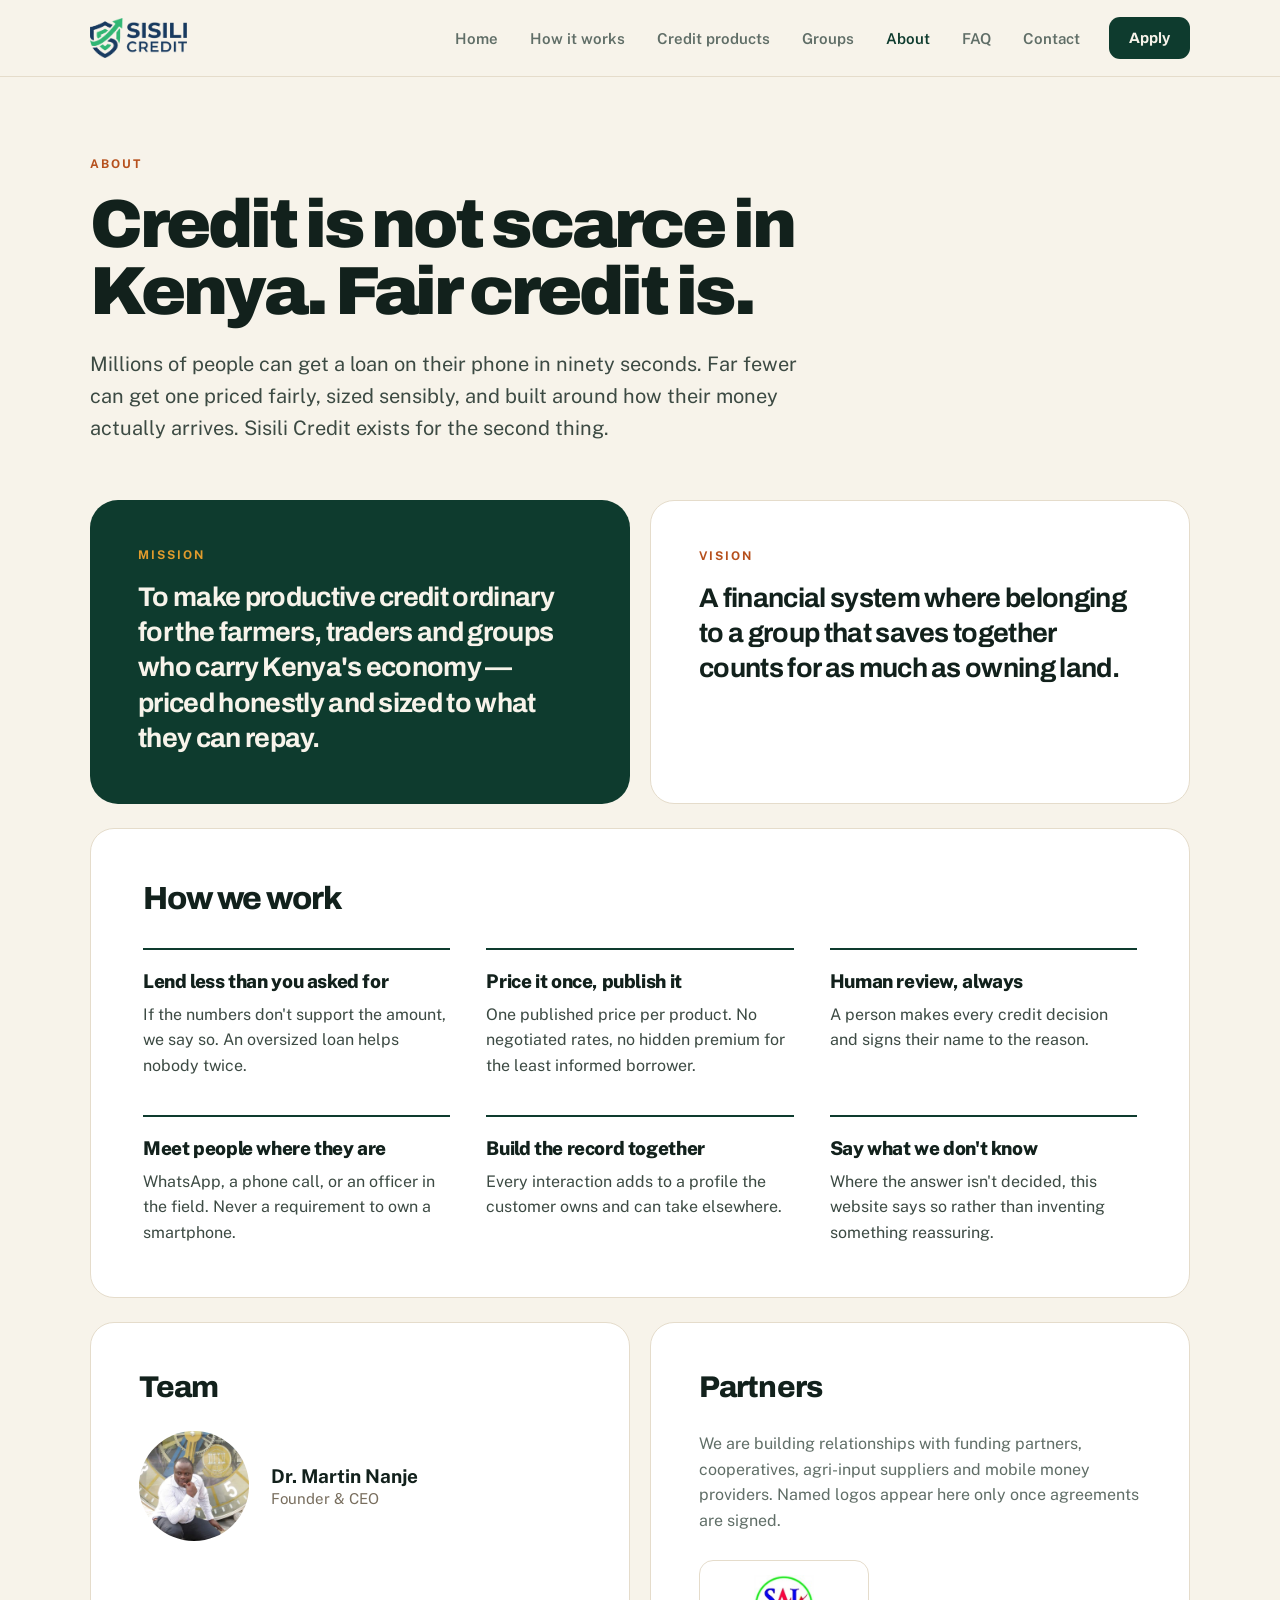
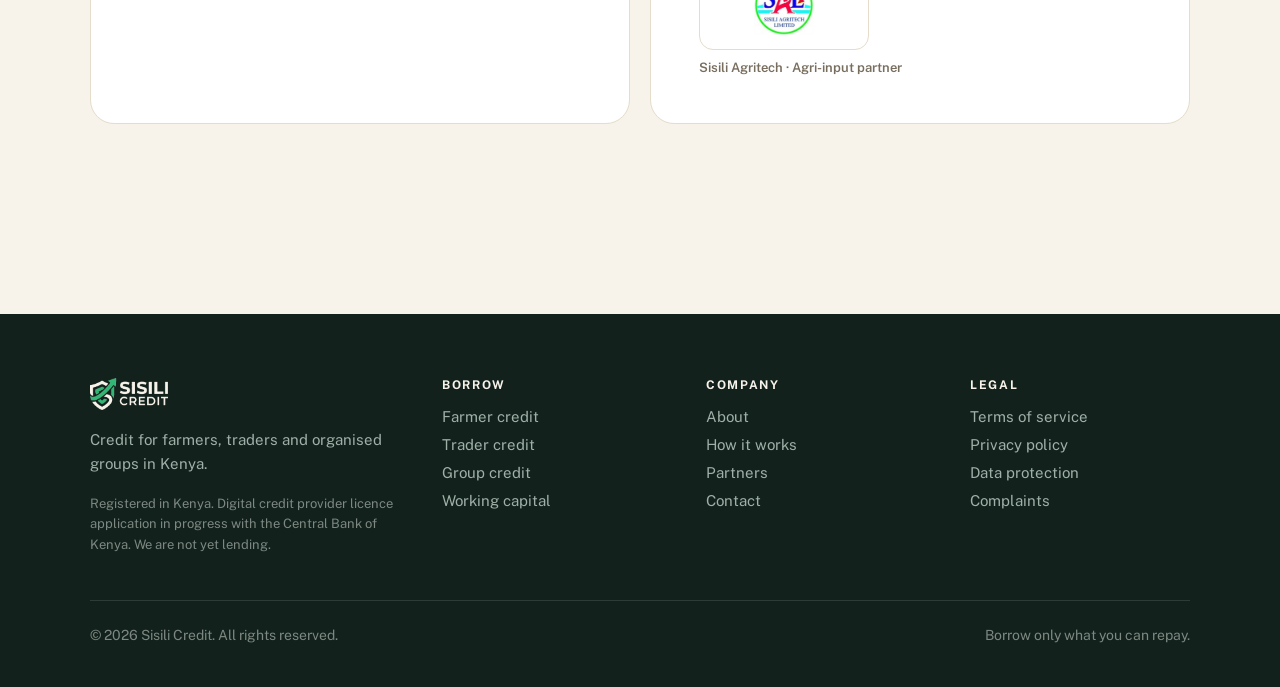
==== about.html @ 725e23df "Initial commit of Sisili Credit website Co-Authored-By: Claude Sonnet 5 <noreply@anthropic.com>" ====
<!DOCTYPE html>
<html lang="en">
<head>
<meta charset="utf-8">
<meta name="viewport" content="width=device-width, initial-scale=1">
<title>About — Sisili Credit</title>
<meta name="description" content="Credit is not scarce in Kenya. Fair credit is. Sisili Credit exists to make productive credit ordinary for farmers, traders and groups.">
<link rel="icon" type="image/png" href="assets/img/favicon.png">
<link rel="preconnect" href="https://fonts.googleapis.com">
<link rel="preconnect" href="https://fonts.gstatic.com" crossorigin>
<link href="https://fonts.googleapis.com/css2?family=Archivo:wght@400;500;600;700;800;900&family=Public+Sans:wght@300;400;500;600;700&display=swap" rel="stylesheet">
<link rel="stylesheet" href="assets/css/style.css">
</head>
<body>
<a class="skip-link" href="#main">Skip to content</a>

<header class="site-nav">
  <div class="wrap">
    <a class="brand" href="index.html">
      <img src="assets/img/logo-nav.png" alt="Sisili Credit" style="height:40px; width:auto;" width="480" height="197" decoding="async">
    </a>
    <div style="display:flex; align-items:center; gap:6px;">
      <nav class="nav-links" data-nav-links>
        <a class="nav-link" href="index.html">Home</a>
        <a class="nav-link" href="how-it-works.html">How it works</a>
        <a class="nav-link" href="products.html">Credit products</a>
        <a class="nav-link" href="groups.html">Groups</a>
        <a class="nav-link is-active" href="about.html">About</a>
        <a class="nav-link" href="faq.html">FAQ</a>
        <a class="nav-link" href="contact.html">Contact</a>
      </nav>
      <a class="nav-apply" href="contact.html">Apply</a>
      <button class="nav-toggle" data-nav-toggle aria-label="Toggle menu" aria-expanded="false"><span></span><span></span><span></span></button>
    </div>
  </div>
</header>

<main id="main">
  <div class="page-head" style="padding-bottom:80px;">
    <div class="eyebrow">About</div>
    <h1 style="max-width:17ch;">Credit is not scarce in Kenya. Fair credit is.</h1>
    <p class="lede" style="max-width:60ch; margin-bottom:56px;">Millions of people can get a loan on their phone in ninety seconds. Far fewer can get one priced fairly, sized sensibly, and built around how their money actually arrives. Sisili Credit exists for the second thing.</p>

    <div class="grid-2" style="display:grid; grid-template-columns:1fr 1fr; gap:20px; margin-bottom:24px;">
      <div class="feature-band" style="background:#0E3B2E; border-radius:28px; padding:48px; color:#F7F3EA;">
        <div class="eyebrow on-dark" style="font-size:12px; letter-spacing:0.16em; margin-bottom:18px;">Mission</div>
        <p style="font-family:'Archivo',sans-serif; font-weight:700; font-size:27px; line-height:1.3; letter-spacing:-0.025em; margin:0;">To make productive credit ordinary for the farmers, traders and groups who carry Kenya's economy — priced honestly and sized to what they can repay.</p>
      </div>
      <div class="card" style="padding:48px;">
        <div class="eyebrow" style="font-size:12px; letter-spacing:0.16em; margin-bottom:18px;">Vision</div>
        <p style="font-family:'Archivo',sans-serif; font-weight:700; font-size:27px; line-height:1.3; letter-spacing:-0.025em; margin:0;">A financial system where belonging to a group that saves together counts for as much as owning land.</p>
      </div>
    </div>

    <div class="card" style="padding:52px; margin-bottom:24px;">
      <h2 style="font-weight:800; font-size:32px; letter-spacing:-0.035em; margin:0 0 32px;">How we work</h2>
      <div class="grid-3 m-2col m-compact" style="display:grid; grid-template-columns:repeat(3,1fr); gap:36px;">
        <div style="border-top:2px solid #0E3B2E; padding-top:20px;">
          <div style="font-weight:800; font-size:19px; letter-spacing:-0.02em; margin-bottom:10px;">Lend less than you asked for</div>
          <div style="font-size:16px; color:#3C4A43; line-height:1.6;">If the numbers don't support the amount, we say so. An oversized loan helps nobody twice.</div>
        </div>
        <div style="border-top:2px solid #0E3B2E; padding-top:20px;">
          <div style="font-weight:800; font-size:19px; letter-spacing:-0.02em; margin-bottom:10px;">Price it once, publish it</div>
          <div style="font-size:16px; color:#3C4A43; line-height:1.6;">One published price per product. No negotiated rates, no hidden premium for the least informed borrower.</div>
        </div>
        <div style="border-top:2px solid #0E3B2E; padding-top:20px;">
          <div style="font-weight:800; font-size:19px; letter-spacing:-0.02em; margin-bottom:10px;">Human review, always</div>
          <div style="font-size:16px; color:#3C4A43; line-height:1.6;">A person makes every credit decision and signs their name to the reason.</div>
        </div>
        <div style="border-top:2px solid #0E3B2E; padding-top:20px;">
          <div style="font-weight:800; font-size:19px; letter-spacing:-0.02em; margin-bottom:10px;">Meet people where they are</div>
          <div style="font-size:16px; color:#3C4A43; line-height:1.6;">WhatsApp, a phone call, or an officer in the field. Never a requirement to own a smartphone.</div>
        </div>
        <div style="border-top:2px solid #0E3B2E; padding-top:20px;">
          <div style="font-weight:800; font-size:19px; letter-spacing:-0.02em; margin-bottom:10px;">Build the record together</div>
          <div style="font-size:16px; color:#3C4A43; line-height:1.6;">Every interaction adds to a profile the customer owns and can take elsewhere.</div>
        </div>
        <div style="border-top:2px solid #0E3B2E; padding-top:20px;">
          <div style="font-weight:800; font-size:19px; letter-spacing:-0.02em; margin-bottom:10px;">Say what we don't know</div>
          <div style="font-size:16px; color:#3C4A43; line-height:1.6;">Where the answer isn't decided, this website says so rather than inventing something reassuring.</div>
        </div>
      </div>
    </div>

    <div class="grid-2" style="display:grid; grid-template-columns:1fr 1fr; gap:20px;">
      <div class="card" style="padding:48px;">
        <div style="display:flex; align-items:baseline; gap:14px; margin-bottom:28px;">
          <h2 style="font-weight:800; font-size:30px; letter-spacing:-0.03em; margin:0;">Team</h2>
        </div>
        <div style="display:flex; align-items:center; gap:22px;">
          <div style="width:110px; height:110px; border-radius:50%; flex-shrink:0; background-image:url('assets/img/CEO.jpg'); background-size:cover; background-position:center 20%; background-repeat:no-repeat;"></div>
          <div>
            <div style="font-weight:700; font-size:19px;">Dr. Martin Nanje</div>
            <div style="font-size:15px; color:#786E5E; margin-top:3px;">Founder & CEO</div>
          </div>
        </div>
      </div>
      <div class="card" id="partners" style="padding:48px; scroll-margin-top:96px;">
        <div style="display:flex; align-items:baseline; gap:14px; margin-bottom:28px;">
          <h2 style="font-weight:800; font-size:30px; letter-spacing:-0.03em; margin:0;">Partners</h2>
        </div>
        <p style="font-size:16px; color:#606E67; line-height:1.6; margin:0 0 26px;">We are building relationships with funding partners, cooperatives, agri-input suppliers and mobile money providers. Named logos appear here only once agreements are signed.</p>
        <div style="display:inline-flex; flex-direction:column; align-items:flex-start; gap:10px;">
          <div style="height:90px; width:170px; border:1px solid #E5DCCB; border-radius:14px; display:flex; align-items:center; justify-content:center; padding:14px; background:#fff;">
            <img src="assets/img/Agritech%20Logo.jpeg" alt="Sisili Agritech" style="max-height:100%; max-width:100%; object-fit:contain;" width="150" height="149" loading="lazy" decoding="async">
          </div>
          <div style="font-size:13px; font-weight:600; color:#786E5E;">Sisili Agritech · Agri-input partner</div>
        </div>
      </div>
    </div>
  </div>
</main>

<footer class="site-footer">
  <div class="wrap" style="padding:64px 40px 44px;">
    <div class="footer-top">
      <div>
        <div class="footer-brand">
          <img src="assets/img/logo-footer.png" alt="Sisili Credit" style="height:32px; width:auto;" width="480" height="197" loading="lazy" decoding="async">
        </div>
        <p style="font-size:15px; line-height:1.6; margin:0 0 18px; max-width:36ch;">Credit for farmers, traders and organised groups in Kenya.</p>
        <p style="font-size:13px; line-height:1.6; margin:0; color:#7D8882;">Registered in Kenya. Digital credit provider licence application in progress with the Central Bank of Kenya. We are not yet lending.</p>
        <div class="footer-actions">
          <a class="footer-action" href="contact.html">Contact us</a>
          <a class="footer-action footer-action--wa" href="https://wa.me/254722391593" target="_blank" rel="noopener noreferrer">WhatsApp</a>
        </div>
      </div>
      <details class="footer-group">
        <summary class="footer-col-title">Borrow</summary>
        <div class="footer-links">
          <a href="products.html">Farmer credit</a>
          <a href="products.html">Trader credit</a>
          <a href="groups.html">Group credit</a>
          <a href="products.html">Working capital</a>
        </div>
      </details>
      <details class="footer-group">
        <summary class="footer-col-title">Company</summary>
        <div class="footer-links">
          <a href="about.html">About</a>
          <a href="how-it-works.html">How it works</a>
          <a href="about.html#partners">Partners</a>
          <a href="contact.html">Contact</a>
        </div>
      </details>
      <details class="footer-group">
        <summary class="footer-col-title">Legal</summary>
        <div class="footer-links">
          <span>Terms of service</span>
          <span>Privacy policy</span>
          <span>Data protection</span>
          <span>Complaints</span>
        </div>
      </details>
    </div>
    <div class="footer-bottom">
      <span>© <span data-year>2026</span> Sisili Credit. All rights reserved.</span>
      <span>Borrow only what you can repay.</span>
    </div>
  </div>
</footer>

<script src="assets/js/main.js"></script>
</body>
</html>
---- assets/css/style.css ----
/* ===== Sisili Credit — Stylesheet ===== */

:root {
  --cream: #F7F3EA;
  --cream-line: #E5DCCB;
  --line-soft: #F0EADD;
  --ink: #12211C;
  --forest: #0E3B2E;
  --forest-2: #0F5C46;
  --forest-3: #124636;
  --forest-4: #0F4031;
  --sage: #B7D3C6;
  --sage-2: #8FC6AE;
  --sage-3: #5E9B84;
  --ochre: #E09B2D;
  --ochre-dark: #CB8A1F;
  --ochre-ink: #2E1F04;
  --ochre-ink-2: #513A0E;
  /* Text tones are tuned to clear WCAG AA (4.5:1) on both the cream page
     background and white cards. The pre-audit values sat at 4.08 / 3.56 / 1.98,
     so each is darkened the minimum needed while holding its hue. */
  --rust: #B6501D;          /* was #C2551F — 4.11:1 */
  --rust-dark: #7C2415;
  --rust-bg: #F7E9E1;
  --text-body: #3C4A43;     /* 8.42:1 — already fine */
  --text-muted: #606E67;    /* was #6B7A72 — 4.08:1 */
  --text-faint: #786E5E;    /* was #8A7F6C — 3.56:1 */
  --text-quiet: #756E60;    /* was #B9AE99 — 1.98:1, effectively unreadable */
  --footer-muted: #7D8882;  /* muted text on the ink footer — 4.54:1 */
  --input-border: #DCD3C1;
  --input-bg: #FDFCF9;
  --dash: #DCD3C1;
  --max: 1180px;
}

* { box-sizing: border-box; }

html { scroll-behavior: smooth; }

body {
  margin: 0;
  background: var(--cream);
  color: var(--ink);
  font-family: 'Public Sans', system-ui, sans-serif;
  -webkit-font-smoothing: antialiased;
}

h1, h2, h3 { font-family: 'Archivo', sans-serif; }

a { color: var(--forest-2); text-decoration: none; }
a:hover { color: var(--rust); }

button { font-family: inherit; }

img { max-width: 100%; display: block; }

.wrap { max-width: var(--max); margin: 0 auto; padding: 0 40px; }

/* ===== Nav ===== */
.site-nav {
  position: sticky;
  top: 0;
  z-index: 50;
  background: rgba(247, 243, 234, 0.94);
  backdrop-filter: blur(10px);
  border-bottom: 1px solid var(--cream-line);
}
.site-nav .wrap {
  height: 76px;
  display: flex;
  align-items: center;
  justify-content: space-between;
  gap: 24px;
}
.brand {
  display: flex;
  align-items: center;
  gap: 10px;
  background: none;
  border: none;
  cursor: pointer;
  padding: 0;
  color: inherit;
}
.brand-name {
  font-family: 'Archivo', sans-serif;
  font-weight: 800;
  font-size: 18px;
  letter-spacing: -0.02em;
  color: var(--ink);
}
.nav-links {
  display: flex;
  align-items: center;
  gap: 6px;
}
.nav-link {
  font-family: 'Public Sans', sans-serif;
  font-size: 15px;
  font-weight: 600;
  background: none;
  border: none;
  cursor: pointer;
  padding: 10px 13px;
  border-radius: 9px;
  color: var(--text-muted);
}
.nav-link:hover { background: #EDE7DA; color: var(--text-muted); }
.nav-link.is-active { color: var(--forest); }
.nav-apply {
  font-family: 'Archivo', sans-serif;
  font-weight: 700;
  font-size: 15px;
  background: var(--forest);
  color: var(--cream);
  border: none;
  border-radius: 11px;
  padding: 13px 20px;
  cursor: pointer;
  margin-left: 10px;
  display: inline-block;
}
.nav-apply:hover { background: var(--forest-2); color: var(--cream); }
.nav-toggle {
  display: none;
  background: none;
  border: none;
  cursor: pointer;
  /* 44x44 minimum touch target (was 40x32). */
  width: 44px;
  height: 44px;
  padding: 0;
  align-items: center;
  justify-content: center;
  flex-direction: column;
  gap: 5px;
}
.nav-toggle span { width: 24px; height: 2px; background: var(--ink); border-radius: 2px; }

/* ===== Buttons ===== */
.btn {
  font-family: 'Archivo', sans-serif;
  font-weight: 700;
  font-size: 17px;
  border-radius: 12px;
  padding: 18px 30px;
  cursor: pointer;
  min-height: 56px;
  display: inline-flex;
  align-items: center;
  gap: 11px;
  border: none;
  text-align: center;
  justify-content: center;
}
.btn-ochre { background: var(--ochre); color: var(--ochre-ink); }
.btn-ochre:hover { background: var(--ochre-dark); color: var(--ochre-ink); }
.btn-forest { background: var(--forest); color: var(--cream); }
.btn-forest:hover { background: var(--forest-2); color: var(--cream); }
.btn-forest-alt:hover { background: var(--ink); }
.btn-outline-light {
  background: transparent;
  color: var(--cream);
  border: 1.5px solid rgba(247, 243, 234, 0.35);
}
.btn-outline-light:hover { background: rgba(247, 243, 234, 0.1); color: var(--cream); }
.btn-outline-dark {
  background: transparent;
  color: var(--forest);
  border: 1.5px solid var(--forest);
  min-height: 48px;
  padding: 14px 24px;
  font-size: 16px;
}
.btn-outline-dark:hover { background: var(--forest); color: var(--cream); }
.btn-outline-ochre-ink {
  background: transparent;
  color: var(--ochre-ink);
  border: 1.5px solid rgba(46, 31, 4, 0.35);
}
.btn-outline-ochre-ink:hover { background: rgba(46, 31, 4, 0.06); }
.btn-link {
  background: transparent;
  color: var(--forest-2);
  border: none;
  cursor: pointer;
  padding: 0;
  font-family: 'Archivo', sans-serif;
  font-weight: 700;
  font-size: 16px;
  text-decoration: underline;
  text-underline-offset: 5px;
}
.btn-link:hover { color: var(--rust); }

/* ===== Eyebrow / section helpers ===== */
.eyebrow {
  font-size: 12px;
  font-weight: 700;
  letter-spacing: 0.16em;
  text-transform: uppercase;
  color: var(--rust);
  margin-bottom: 20px;
}
.eyebrow.on-dark { color: var(--ochre); }
.eyebrow.on-card { color: var(--text-faint); }

.page-head { max-width: var(--max); margin: 0 auto; padding: 80px 40px 0; }
.page-head h1 {
  font-weight: 900;
  font-size: 68px;
  line-height: 0.98;
  letter-spacing: -0.045em;
  margin: 0 0 24px;
  text-wrap: balance;
}
.page-head .lede { font-size: 20px; color: var(--text-body); line-height: 1.6; max-width: 56ch; margin: 0 0 20px; }

.badge-placeholder {
  font-size: 13px;
  font-weight: 700;
  letter-spacing: 0.1em;
  text-transform: uppercase;
  color: var(--rust);
  background: var(--rust-bg);
  padding: 7px 13px;
  border-radius: 999px;
}

.pill {
  font-size: 14px;
  font-weight: 600;
  background: var(--cream);
  color: var(--text-body);
  padding: 9px 15px;
  border-radius: 999px;
}
.pill-bordered { border: 1px solid var(--line-soft); padding: 10px 15px; }

/* ===== Cards ===== */
.card {
  background: #fff;
  border: 1px solid var(--cream-line);
  border-radius: 24px;
}

/* FAQ items are <details> so they can collapse on mobile. Above the mobile
   breakpoint main.js force-opens them and they read as plain cards. */
.faq-item > summary { list-style: none; }
.faq-item > summary::-webkit-details-marker { display: none; }
@media (min-width: 721px) {
  .faq-item > summary { cursor: default; }
}
.photo-placeholder {
  background: repeating-linear-gradient(135deg, #EDE5D6, #EDE5D6 12px, #E7DECC 12px, #E7DECC 24px);
  display: flex;
  align-items: center;
  justify-content: center;
  text-align: center;
}
.photo-placeholder .label {
  font-size: 11px;
  font-weight: 700;
  letter-spacing: 0.1em;
  text-transform: uppercase;
  color: #968973;
  line-height: 1.7;
}
.avatar-placeholder {
  background: repeating-linear-gradient(135deg, #EDE5D6, #EDE5D6 5px, #E7DECC 5px, #E7DECC 10px);
  border-radius: 50%;
  flex-shrink: 0;
}
.check {
  flex-shrink: 0;
  margin-top: 2px;
}

/* ===== Forms ===== */
.field-label { display: block; font-size: 14px; font-weight: 600; margin-bottom: 8px; }
.field {
  width: 100%;
  box-sizing: border-box;
  border: 1.5px solid var(--input-border);
  border-radius: 12px;
  padding: 16px;
  font-family: 'Public Sans', sans-serif;
  font-size: 17px;
  background: var(--input-bg);
  color: var(--ink);
}
.field:focus { border-color: var(--forest-2); }

/* ===== Focus visibility =====
   The default UA outline is a 1px hairline that all but disappears against
   cream, and inputs previously set `outline: none`, leaving keyboard users
   with no focus indicator at all. */
:where(a, button, summary, input, textarea, select, [tabindex]):focus-visible {
  outline: 3px solid var(--forest-2);
  outline-offset: 2px;
  border-radius: 4px;
}
/* On dark panels the forest outline disappears — switch to ochre. */
.site-footer :where(a, button):focus-visible,
.feature-band :where(a, button):focus-visible,
.hero-copy :where(a, button):focus-visible {
  outline-color: var(--ochre);
}

/* Respect users who ask for less motion. */
@media (prefers-reduced-motion: reduce) {
  *, *::before, *::after {
    animation-duration: 0.001ms !important;
    animation-iteration-count: 1 !important;
    transition-duration: 0.001ms !important;
    scroll-behavior: auto !important;
  }
}

/* Skip link — first tab stop, visually hidden until focused. */
.skip-link {
  position: absolute;
  left: -9999px;
  top: 0;
  z-index: 100;
  background: var(--forest);
  color: var(--cream);
  padding: 12px 20px;
  border-radius: 0 0 10px 0;
  font-weight: 700;
}
.skip-link:focus {
  left: 0;
  color: var(--cream);
}
textarea.field { resize: vertical; }
.chip {
  font-size: 15px;
  font-weight: 600;
  background: var(--cream);
  color: var(--text-body);
  padding: 12px 18px;
  border-radius: 999px;
  cursor: pointer;
  border: none;
  font-family: inherit;
}
.chip.is-selected { background: var(--forest); color: var(--cream); }

/* ===== Footer ===== */
.site-footer { background: var(--ink); margin-top: 110px; color: #9FB0A8; }
.footer-top {
  display: grid;
  grid-template-columns: 1.4fr 1fr 1fr 1fr;
  gap: 44px;
  padding-bottom: 44px;
  border-bottom: 1px solid rgba(247, 243, 234, 0.12);
}
.footer-brand { display: flex; align-items: center; gap: 10px; margin-bottom: 18px; }
.footer-col-title {
  font-size: 12px;
  font-weight: 700;
  letter-spacing: 0.14em;
  text-transform: uppercase;
  color: var(--cream);
  margin-bottom: 16px;
}
.footer-links { display: flex; flex-direction: column; gap: 11px; font-size: 15px; }
.footer-links a { color: #9FB0A8; }
.footer-links a:hover { color: var(--ochre); }
.footer-links span { color: #9FB0A8; }
.footer-bottom {
  padding-top: 26px;
  display: flex;
  justify-content: space-between;
  gap: 20px;
  flex-wrap: wrap;
  font-size: 14px;
  /* --text-muted is tuned for the cream page; on the ink footer it only
     reaches 3.11:1, so use the footer's own light tone. */
  color: var(--footer-muted);
}

/* ===== Reveal-on-scroll ===== */
[data-reveal] {
  opacity: 0;
  transform: translateY(14px);
}
[data-reveal].is-visible {
  opacity: 1;
  transform: none;
  transition: opacity 620ms cubic-bezier(.22,.61,.36,1), transform 620ms cubic-bezier(.22,.61,.36,1);
}
@media (prefers-reduced-motion: reduce) {
  [data-reveal] { opacity: 1; transform: none; }
}

/* ===== Responsive ===== */
/* =========================================================================
   MOBILE DESIGN SYSTEM
   The page markup carries desktop padding/type as inline styles, which
   outrank stylesheet rules — hence !important throughout these blocks.
   This layer is a mobile-specific composition, not a scaled-down desktop:
   grids replace stacks, cards become tiles, and long-form sections collapse.
   ========================================================================= */

/* ---------- Tablet: 721–1000px ---------- */
@media (max-width: 1000px) {
  .grid-2 { grid-template-columns: 1fr !important; }
  .grid-3 { grid-template-columns: repeat(2, 1fr) !important; }
  .grid-4 { grid-template-columns: repeat(2, 1fr) !important; }
  .grid-5 { grid-template-columns: repeat(2, 1fr) !important; }
  .grid-6 { grid-template-columns: repeat(3, 1fr) !important; }
  .grid-7 { grid-template-columns: repeat(3, 1fr) !important; }

  /* Hero stacks: copy on solid green, photo as its own band beneath.
     The photo carries the product (a phone showing the app), so it stays
     unscrimmed here; the desktop left-to-right scrim would band its edge. */
  .hero-grid { grid-template-columns: 1fr !important; min-height: auto !important; }
  .hero-photo { min-height: 300px !important; background-position: center 28% !important; }
  .hero-photo-veil {
    background: linear-gradient(180deg, #0E3B2E 0%, rgba(14, 59, 46, 0.55) 18%, rgba(14, 59, 46, 0) 52%) !important;
  }
  .hero-copy { padding: 56px 40px 52px !important; }

  .assessment-grid { grid-template-columns: 1fr !important; }
  .assessment-arrow { display: none; }
  .step-row { grid-template-columns: 1fr !important; }
  .product-row { grid-template-columns: 1fr !important; }
  .page-head h1 { font-size: 46px !important; }

  /* Tablet compaction.
     Without this the tier is the worst of both worlds: grids have already
     halved to two columns (so text is narrow and wraps hard) while padding
     and type are still desktop-scale — 768px measured TALLER than desktop.
     These restore a monotonic curve without touching ≥1001px. */
  .wrap, .page-head { padding-left: 28px; padding-right: 28px; }
  main .wrap { padding-top: 64px !important; }
  .card { padding: 30px !important; }
  .feature-band { padding: 38px 30px !important; }
  main h2 { font-size: 32px !important; }
  main h3 { font-size: 21px !important; }
  .page-head .lede, .lede { font-size: 18px !important; }
  .step-row { padding: 26px !important; gap: 18px !important; }
  .product-row > div { padding: 26px !important; }
  .site-footer .wrap { padding: 44px 28px 30px !important; }
  .footer-top { gap: 28px !important; }
}

/* ---------- Mobile: ≤720px ---------- */
@media (max-width: 720px) {

  /* ---- Spacing rhythm ----
     One gutter, one section gap, one card padding. Everything derives. */
  :root {
    --m-gutter: 18px;
    --m-section: 44px;
    --m-card: 16px;
    --m-gap: 10px;
  }

  .wrap, .page-head { padding-left: var(--m-gutter); padding-right: var(--m-gutter); }
  .site-nav .wrap { padding: 0 var(--m-gutter); }
  section, .section { padding-left: var(--m-gutter) !important; padding-right: var(--m-gutter) !important; }

  main .wrap { padding-top: var(--m-section) !important; padding-bottom: 0 !important; }
  .page-head { padding-top: 32px !important; padding-bottom: 0 !important; }

  /* ---- Navigation ---- */
  .nav-links { display: none; }
  .nav-links.is-open {
    display: flex;
    flex-direction: column;
    position: absolute;
    top: 76px;
    left: 0;
    right: 0;
    background: var(--cream);
    border-bottom: 1px solid var(--cream-line);
    padding: 10px var(--m-gutter) 18px;
    gap: 0;
    box-shadow: 0 12px 24px rgba(18, 33, 28, 0.08);
  }
  .nav-links.is-open .nav-link {
    padding: 14px 4px;
    border-bottom: 1px solid var(--line-soft);
    border-radius: 0;
    font-size: 16px;
  }
  .nav-links.is-open .nav-link:last-child { border-bottom: none; }
  .nav-apply { margin-left: 0; padding: 11px 16px; font-size: 14px; }
  .nav-toggle { display: flex; }

  /* ---- Mobile type scale ----
     Set here rather than derived from desktop: headlines that run 4-6 lines
     on a phone read as walls, so the scale compresses faster than the canvas. */
  h1 { font-size: 30px !important; line-height: 1.08 !important; letter-spacing: -0.035em !important; }
  .page-head h1 { font-size: 30px !important; }
  .hero-title { font-size: 34px !important; line-height: 1.04 !important; }
  main h2 { font-size: 22px !important; line-height: 1.18 !important; letter-spacing: -0.03em !important; }
  main h3 { font-size: 17px !important; line-height: 1.25 !important; }
  .page-head .lede, .lede { font-size: 16px !important; line-height: 1.55 !important; }
  .eyebrow { font-size: 11px !important; margin-bottom: 12px !important; }
  .btn { font-size: 15px !important; padding: 14px 20px !important; min-height: 48px !important; }
  .pill { font-size: 13px !important; padding: 7px 12px !important; }
  .badge-placeholder { font-size: 11px !important; padding: 5px 10px !important; }

  /* Repeating list items read at card scale, not section scale. */
  .step-row h2, .product-row h2 { font-size: 19px !important; }

  /* ---- Surfaces ---- */
  .card { padding: var(--m-card) !important; border-radius: 16px !important; }
  .feature-band { padding: 22px 18px !important; border-radius: 18px !important; }

  /* ---- Grids ----
     Two columns is the default for repeating tiles; full width only where
     the content genuinely needs the measure. */
  .grid-2 { grid-template-columns: 1fr !important; gap: var(--m-gap) !important; }
  .grid-3, .grid-4, .grid-5, .grid-6, .grid-7 { grid-template-columns: 1fr !important; gap: var(--m-gap) !important; }
  .m-2col { grid-template-columns: repeat(2, 1fr) !important; gap: var(--m-gap) !important; }
  /* An odd final tile would sit alone with dead space beside it — let it run
     the full width so the grid ends deliberately rather than half-empty. */
  .m-2col > *:nth-child(odd):last-child { grid-column: 1 / -1; }
  /* Full-width audience tile: the photo would be absurdly tall at 2:1 of the
     whole row, so it becomes a letterbox strip. */
  .m-cards > *:nth-child(odd):last-child .photo-placeholder { aspect-ratio: 21 / 9; }
  .m-cards > *:nth-child(odd):last-child p { -webkit-line-clamp: 2; }

  /* -- m-cards: audience tiles (photo + title + short line) -- */
  .m-cards > .card { padding: 0 !important; overflow: hidden; display: flex; flex-direction: column; }
  .m-cards .photo-placeholder {
    height: auto !important;
    aspect-ratio: 16 / 11;
    padding: 0 !important;
  }
  .m-cards > .card > div:last-child { padding: 12px 12px 14px !important; }
  .m-cards h3 { font-size: 16px !important; margin: 0 0 4px !important; }
  .m-cards p {
    font-size: 13px !important;
    line-height: 1.45 !important;
    margin: 0 0 10px !important;
    /* keep tiles even without truncating mid-word */
    display: -webkit-box;
    -webkit-line-clamp: 3;
    -webkit-box-orient: vertical;
    overflow: hidden;
  }
  .m-cards a { font-size: 13px !important; }

  /* -- m-tiles: product tiles (icon + name + the number that matters) --
     The description is the homepage's least load-bearing text; the full
     product detail lives on products.html. */
  .m-tiles > .card { padding: 14px !important; }
  .m-tiles > .card > svg { width: 22px !important; height: 22px !important; margin-bottom: 10px !important; }
  .m-tiles > .card > h3 { font-size: 16px !important; margin: 0 0 8px !important; }
  .m-tiles > .card > p { display: none !important; }
  .m-tiles > .card > div:last-child {
    margin-top: auto !important;
    padding-top: 10px !important;
    font-size: 12px !important;
    line-height: 1.5 !important;
  }
  .m-tiles > .card > div:last-child strong { display: block; font-size: 13px; }

  /* -- m-compact: promise/principle items (rule + title + line) -- */
  .m-compact > div { padding-top: 12px !important; border-top-width: 2px !important; }
  .m-compact > div > div:first-child { font-size: 14px !important; margin-bottom: 5px !important; line-height: 1.25 !important; }
  .m-compact > div > div:last-child {
    font-size: 12.5px !important;
    line-height: 1.45 !important;
    display: -webkit-box;
    -webkit-line-clamp: 4;
    -webkit-box-orient: vertical;
    overflow: hidden;
  }

  /* -- m-stories: testimonials are the one place a swipe genuinely fits --
     a quote is a single unit you read then move past, not a set you compare. */
  .m-stories {
    display: flex !important;
    grid-template-columns: none !important;
    overflow-x: auto;
    scroll-snap-type: x mandatory;
    -webkit-overflow-scrolling: touch;
    gap: var(--m-gap) !important;
    margin: 0 calc(var(--m-gutter) * -1) !important;
    padding: 2px var(--m-gutter) 8px !important;
    scroll-padding-left: var(--m-gutter);
    scrollbar-width: none;
  }
  .m-stories::-webkit-scrollbar { display: none; }
  .m-stories > * { flex: 0 0 80%; min-width: 0; scroll-snap-align: start; }
  .m-stories .card > div:nth-child(2) { font-size: 15px !important; line-height: 1.4 !important; margin-bottom: 14px !important; }

  /* ---- Hero ---- */
  .hero-copy { padding: 30px var(--m-gutter) 32px !important; }
  .hero-copy > div:first-child { margin-bottom: 16px !important; padding: 7px 12px !important; }
  .hero-copy > div:first-child span:last-child { font-size: 11.5px !important; }
  .hero-copy p { font-size: 16px !important; line-height: 1.5 !important; margin-bottom: 20px !important; }
  .hero-copy .btn { width: 100%; }
  .hero-copy > div:nth-of-type(2) { gap: 8px !important; margin-bottom: 18px !important; }
  /* Trust line: three claims as one compact row rather than three tall lines. */
  .hero-copy > div:last-child {
    gap: 6px 14px !important;
    font-size: 12px !important;
  }
  .hero-photo { min-height: 240px !important; }

  /* ---- Assessment flow: the tallest section on the homepage ---- */
  .assessment-grid { gap: var(--m-gap) !important; }
  .assessment-grid > div { padding: 16px !important; border-radius: 16px !important; }
  .assessment-grid .pill { font-size: 12px !important; padding: 6px 10px !important; }
  .assessment-grid > div > div:first-child { margin-bottom: 4px !important; }
  .assessment-grid > div > div:nth-child(2) { font-size: 17px !important; margin-bottom: 10px !important; }
  /* The two outcomes are short, parallel statements — read them side by side
     rather than as two more full-width blocks in the stack. */
  .assessment-grid > div:last-child {
    display: grid !important;
    grid-template-columns: 1fr 1fr;
    gap: var(--m-gap) !important;
    padding: 0 !important;
    background: none !important;
    border: none !important;
  }
  .assessment-grid > div:last-child > .card { padding: 14px !important; }
  .assessment-grid > div:last-child span[style*="font-size:20px"] { font-size: 15px !important; }
  .assessment-grid > div:last-child > .card > div:last-child { font-size: 12.5px !important; line-height: 1.45 !important; }
  .assessment-grid > div:last-child > .card > div:first-child { margin-bottom: 6px !important; gap: 7px !important; }

  /* ---- Group-credit benefit tiles: 2-up instead of four stacked blocks ---- */
  .m-benefits {
    display: grid !important;
    grid-template-columns: 1fr 1fr;
    gap: var(--m-gap) !important;
  }
  .m-benefits > div { padding: 12px 13px !important; border-radius: 12px !important; }
  .m-benefits > div > div:first-child { font-size: 13.5px !important; margin-bottom: 4px !important; line-height: 1.25 !important; }
  .m-benefits > div > div:last-child {
    font-size: 12px !important;
    line-height: 1.4 !important;
    display: -webkit-box;
    -webkit-line-clamp: 4;
    -webkit-box-orient: vertical;
    overflow: hidden;
  }

  /* ---- Group journey tiles (groups.html) ---- */
  .grid-7.m-2col > .card { padding: 12px 13px !important; }
  .grid-7.m-2col > .card span:last-child { font-size: 14px !important; }

  /* ---- Feature bands (group credit, CTA) ---- */
  .feature-band h2 { font-size: 22px !important; }
  .feature-band p { font-size: 15px !important; line-height: 1.5 !important; }
  .feature-band .btn { width: 100%; }

  /* ---- Step rows (how-it-works) ---- */
  .step-row { padding: 16px !important; gap: 10px !important; }
  .step-row > div:first-child { font-size: 28px !important; }
  .step-row p { font-size: 14px !important; line-height: 1.5 !important; }
  .step-row > div:last-child { padding: 12px 14px !important; border-radius: 12px !important; }
  .step-row > div:last-child div:last-child { font-size: 13px !important; }

  /* ---- Product rows (products.html) ---- */
  .product-row > div { padding: 16px !important; }
  .product-row p { font-size: 14px !important; line-height: 1.5 !important; }
  /* Spec panel: four stacked label/value pairs become a 2x2 grid. */
  .product-row > div:last-child {
    display: grid !important;
    grid-template-columns: 1fr 1fr;
    gap: 12px !important;
  }
  .product-row > div:last-child > div > div:first-child { font-size: 11px !important; margin-bottom: 2px !important; }
  .product-row > div:last-child > div > div:last-child { font-size: 15px !important; line-height: 1.25 !important; }

  /* ---- FAQ accordion ---- */
  .faq-item { padding: 0 !important; }
  .faq-item > summary {
    list-style: none;
    cursor: pointer;
    padding: 15px 42px 15px 16px;
    position: relative;
    font-family: 'Archivo', sans-serif;
    font-weight: 800;
    font-size: 15.5px;
    letter-spacing: -0.02em;
    line-height: 1.3;
    margin-bottom: 0 !important;
  }
  .faq-item > summary::-webkit-details-marker { display: none; }
  .faq-item > summary::after {
    content: '';
    position: absolute;
    right: 18px; top: 50%;
    width: 8px; height: 8px;
    margin-top: -5px;
    border-right: 2px solid var(--text-faint);
    border-bottom: 2px solid var(--text-faint);
    transform: rotate(45deg);
    transition: transform 180ms ease;
  }
  .faq-item[open] > summary::after { transform: rotate(-135deg); margin-top: -2px; }
  .faq-item > .faq-answer { padding: 0 16px 16px; font-size: 14px !important; line-height: 1.55 !important; }

  /* ---- Footer: collapsible groups + direct actions ---- */
  .site-footer { margin-top: var(--m-section) !important; }
  .site-footer .wrap { padding: 32px var(--m-gutter) 24px !important; }
  .footer-top {
    grid-template-columns: 1fr !important;
    gap: 0 !important;
    padding-bottom: 8px !important;
  }
  .footer-brand img { height: 28px !important; }
  .footer-top > div:first-child p { font-size: 13.5px !important; line-height: 1.5 !important; }
  .footer-top > div:first-child p:last-of-type { font-size: 11.5px !important; }

  .footer-actions { display: flex; gap: 8px; margin: 16px 0 20px; }
  .footer-action {
    flex: 1;
    text-align: center;
    padding: 12px 10px;
    border-radius: 10px;
    font-family: 'Archivo', sans-serif;
    font-weight: 700;
    font-size: 14px;
    border: 1.5px solid rgba(247, 243, 234, 0.28);
    color: var(--cream);
    min-height: 44px;
    display: flex; align-items: center; justify-content: center;
  }
  .footer-action--wa { background: var(--ochre); border-color: var(--ochre); color: var(--ochre-ink); }

  .footer-group { border-top: 1px solid rgba(247, 243, 234, 0.12); }
  .footer-group > summary {
    list-style: none;
    cursor: pointer;
    position: relative;
    padding: 15px 30px 15px 0;
    margin-bottom: 0 !important;
    min-height: 44px;
    display: flex;
    align-items: center;
  }
  .footer-group > summary::-webkit-details-marker { display: none; }
  .footer-group > summary::after {
    content: '';
    position: absolute;
    right: 4px; top: 50%;
    width: 8px; height: 8px; margin-top: -6px;
    border-right: 2px solid currentColor;
    border-bottom: 2px solid currentColor;
    transform: rotate(45deg);
    opacity: .65;
    transition: transform 180ms ease;
  }
  .footer-group[open] > summary::after { transform: rotate(-135deg); margin-top: -2px; }
  .footer-group .footer-links { padding: 0 0 14px; gap: 12px !important; }
  .footer-group .footer-links > * { min-height: 24px; }

  .footer-bottom {
    padding-top: 18px !important;
    font-size: 12px !important;
    gap: 6px !important;
    flex-direction: column;
  }
}

/* ---------- Small phones: ≤430px (covers 375 / 390 / 414) ---------- */
@media (max-width: 430px) {
  :root { --m-gutter: 16px; --m-gap: 9px; --m-card: 14px; }
  h1, .page-head h1 { font-size: 27px !important; }
  .hero-title { font-size: 31px !important; }
  main h2 { font-size: 20px !important; }
  .m-cards h3 { font-size: 15px !important; }
  .m-tiles > .card > h3 { font-size: 15px !important; }
  .m-stories > * { flex: 0 0 85%; }
}

/* ---------- Desktop guards ----------
   The footer columns and FAQ are <details> so mobile can collapse them;
   above the mobile breakpoint they must read as plain columns/cards. */
@media (min-width: 721px) {
  .faq-item > summary { cursor: default; }
  .footer-group > summary { cursor: default; list-style: none; }
  .footer-group > summary::-webkit-details-marker { display: none; }
  .footer-actions { display: none; }
}
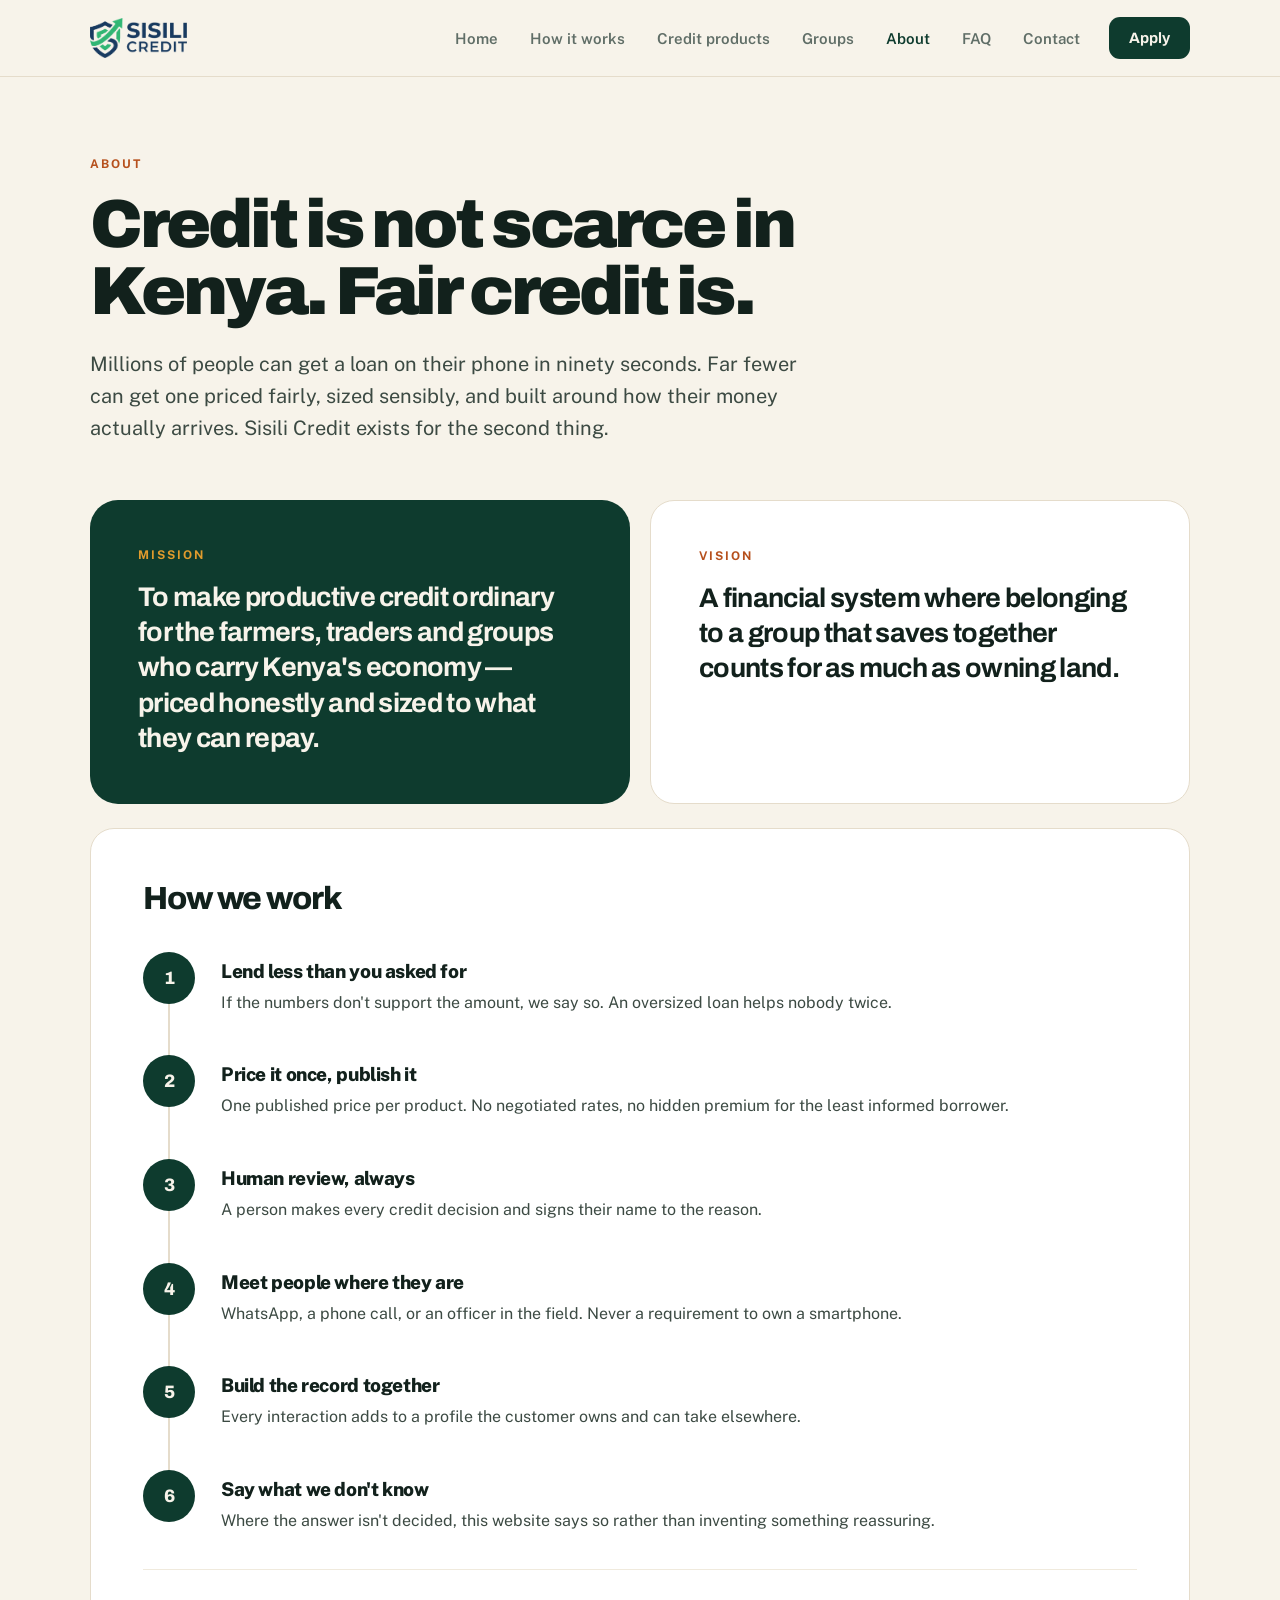
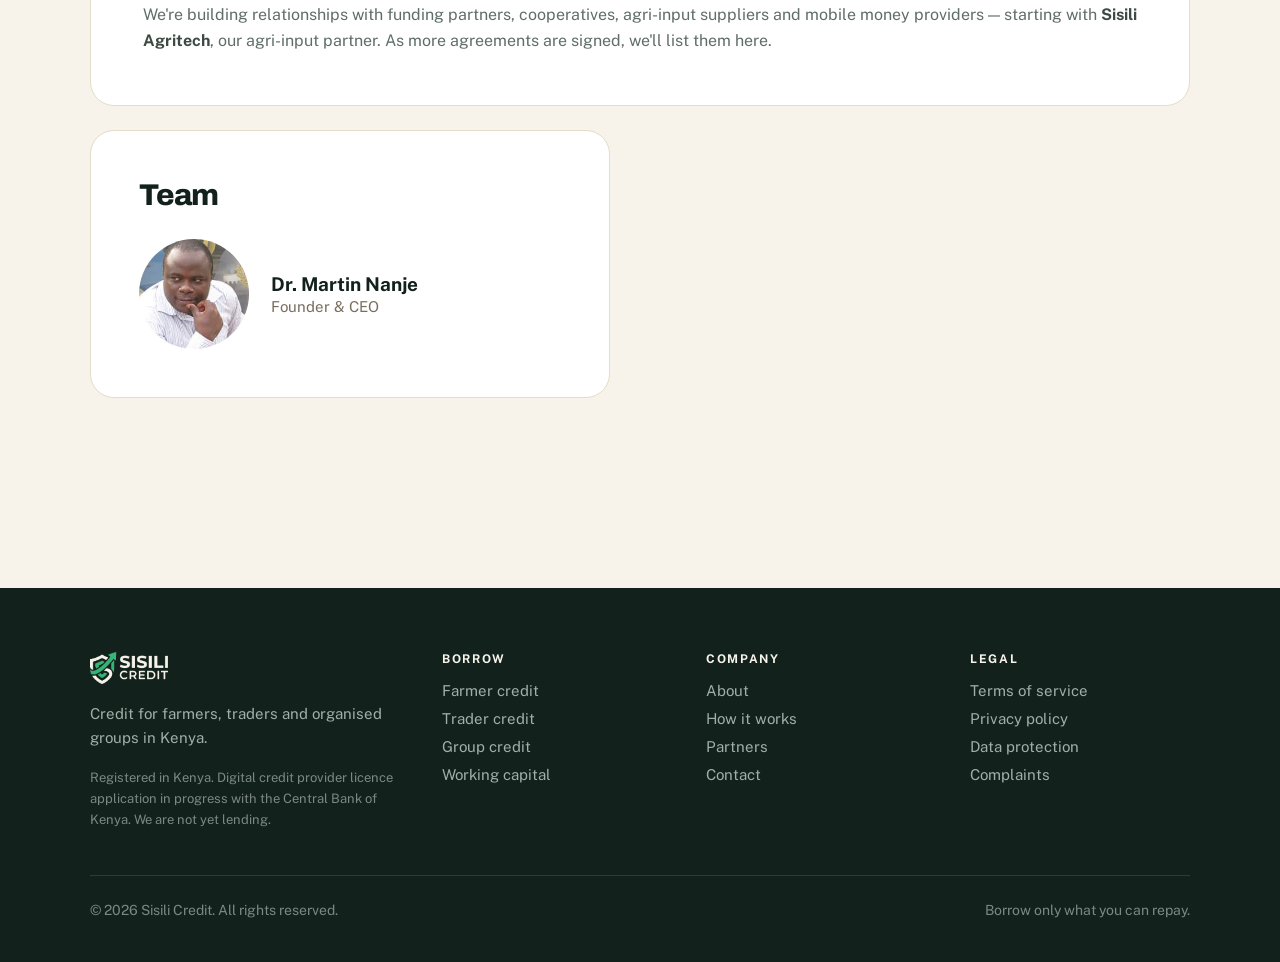
==== commit dee2bb1f: "Refactor contact and navigation links to direct to WhatsApp; update email address in contact page. E" ====
--- a/about.html
+++ b/about.html
@@ -29,7 +29,7 @@
         <a class="nav-link" href="faq.html">FAQ</a>
         <a class="nav-link" href="contact.html">Contact</a>
       </nav>
-      <a class="nav-apply" href="contact.html">Apply</a>
+      <a class="nav-apply" href="https://wa.me/254722391593" target="_blank" rel="noopener noreferrer">Apply</a>
       <button class="nav-toggle" data-nav-toggle aria-label="Toggle menu" aria-expanded="false"><span></span><span></span><span></span></button>
     </div>
   </div>
@@ -53,58 +53,72 @@
     </div>
 
     <div class="card" style="padding:52px; margin-bottom:24px;">
-      <h2 style="font-weight:800; font-size:32px; letter-spacing:-0.035em; margin:0 0 32px;">How we work</h2>
-      <div class="grid-3 m-2col m-compact" style="display:grid; grid-template-columns:repeat(3,1fr); gap:36px;">
-        <div style="border-top:2px solid #0E3B2E; padding-top:20px;">
-          <div style="font-weight:800; font-size:19px; letter-spacing:-0.02em; margin-bottom:10px;">Lend less than you asked for</div>
-          <div style="font-size:16px; color:#3C4A43; line-height:1.6;">If the numbers don't support the amount, we say so. An oversized loan helps nobody twice.</div>
+      <h2 style="font-weight:800; font-size:32px; letter-spacing:-0.035em; margin:0 0 36px;">How we work</h2>
+      <div class="flow-diagram">
+        <div class="flow-step">
+          <div class="flow-marker">1</div>
+          <div class="flow-content">
+            <div style="font-weight:800; font-size:19px; letter-spacing:-0.02em; margin-bottom:8px;">Lend less than you asked for</div>
+            <div style="font-size:16px; color:#3C4A43; line-height:1.6;">If the numbers don't support the amount, we say so. An oversized loan helps nobody twice.</div>
+          </div>
         </div>
-        <div style="border-top:2px solid #0E3B2E; padding-top:20px;">
-          <div style="font-weight:800; font-size:19px; letter-spacing:-0.02em; margin-bottom:10px;">Price it once, publish it</div>
-          <div style="font-size:16px; color:#3C4A43; line-height:1.6;">One published price per product. No negotiated rates, no hidden premium for the least informed borrower.</div>
+        <div class="flow-step">
+          <div class="flow-marker">2</div>
+          <div class="flow-content">
+            <div style="font-weight:800; font-size:19px; letter-spacing:-0.02em; margin-bottom:8px;">Price it once, publish it</div>
+            <div style="font-size:16px; color:#3C4A43; line-height:1.6;">One published price per product. No negotiated rates, no hidden premium for the least informed borrower.</div>
+          </div>
         </div>
-        <div style="border-top:2px solid #0E3B2E; padding-top:20px;">
-          <div style="font-weight:800; font-size:19px; letter-spacing:-0.02em; margin-bottom:10px;">Human review, always</div>
-          <div style="font-size:16px; color:#3C4A43; line-height:1.6;">A person makes every credit decision and signs their name to the reason.</div>
+        <div class="flow-step">
+          <div class="flow-marker">3</div>
+          <div class="flow-content">
+            <div style="font-weight:800; font-size:19px; letter-spacing:-0.02em; margin-bottom:8px;">Human review, always</div>
+            <div style="font-size:16px; color:#3C4A43; line-height:1.6;">A person makes every credit decision and signs their name to the reason.</div>
+          </div>
         </div>
-        <div style="border-top:2px solid #0E3B2E; padding-top:20px;">
-          <div style="font-weight:800; font-size:19px; letter-spacing:-0.02em; margin-bottom:10px;">Meet people where they are</div>
-          <div style="font-size:16px; color:#3C4A43; line-height:1.6;">WhatsApp, a phone call, or an officer in the field. Never a requirement to own a smartphone.</div>
+        <div class="flow-step">
+          <div class="flow-marker">4</div>
+          <div class="flow-content">
+            <div style="font-weight:800; font-size:19px; letter-spacing:-0.02em; margin-bottom:8px;">Meet people where they are</div>
+            <div style="font-size:16px; color:#3C4A43; line-height:1.6;">WhatsApp, a phone call, or an officer in the field. Never a requirement to own a smartphone.</div>
+          </div>
         </div>
-        <div style="border-top:2px solid #0E3B2E; padding-top:20px;">
-          <div style="font-weight:800; font-size:19px; letter-spacing:-0.02em; margin-bottom:10px;">Build the record together</div>
-          <div style="font-size:16px; color:#3C4A43; line-height:1.6;">Every interaction adds to a profile the customer owns and can take elsewhere.</div>
+        <div class="flow-step">
+          <div class="flow-marker">5</div>
+          <div class="flow-content">
+            <div style="font-weight:800; font-size:19px; letter-spacing:-0.02em; margin-bottom:8px;">Build the record together</div>
+            <div style="font-size:16px; color:#3C4A43; line-height:1.6;">Every interaction adds to a profile the customer owns and can take elsewhere.</div>
+          </div>
         </div>
-        <div style="border-top:2px solid #0E3B2E; padding-top:20px;">
-          <div style="font-weight:800; font-size:19px; letter-spacing:-0.02em; margin-bottom:10px;">Say what we don't know</div>
-          <div style="font-size:16px; color:#3C4A43; line-height:1.6;">Where the answer isn't decided, this website says so rather than inventing something reassuring.</div>
-        </div>
-      </div>
-    </div>
-
-    <div class="grid-2" style="display:grid; grid-template-columns:1fr 1fr; gap:20px;">
-      <div class="card" style="padding:48px;">
-        <div style="display:flex; align-items:baseline; gap:14px; margin-bottom:28px;">
-          <h2 style="font-weight:800; font-size:30px; letter-spacing:-0.03em; margin:0;">Team</h2>
-        </div>
-        <div style="display:flex; align-items:center; gap:22px;">
-          <div style="width:110px; height:110px; border-radius:50%; flex-shrink:0; background-image:url('assets/img/CEO.jpg'); background-size:cover; background-position:center 20%; background-repeat:no-repeat;"></div>
-          <div>
-            <div style="font-weight:700; font-size:19px;">Dr. Martin Nanje</div>
-            <div style="font-size:15px; color:#786E5E; margin-top:3px;">Founder & CEO</div>
+        <div class="flow-step">
+          <div class="flow-marker">6</div>
+          <div class="flow-content">
+            <div style="font-weight:800; font-size:19px; letter-spacing:-0.02em; margin-bottom:8px;">Say what we don't know</div>
+            <div style="font-size:16px; color:#3C4A43; line-height:1.6;">Where the answer isn't decided, this website says so rather than inventing something reassuring.</div>
           </div>
         </div>
       </div>
-      <div class="card" id="partners" style="padding:48px; scroll-margin-top:96px;">
-        <div style="display:flex; align-items:baseline; gap:14px; margin-bottom:28px;">
-          <h2 style="font-weight:800; font-size:30px; letter-spacing:-0.03em; margin:0;">Partners</h2>
-        </div>
-        <p style="font-size:16px; color:#606E67; line-height:1.6; margin:0 0 26px;">We are building relationships with funding partners, cooperatives, agri-input suppliers and mobile money providers. Named logos appear here only once agreements are signed.</p>
-        <div style="display:inline-flex; flex-direction:column; align-items:flex-start; gap:10px;">
-          <div style="height:90px; width:170px; border:1px solid #E5DCCB; border-radius:14px; display:flex; align-items:center; justify-content:center; padding:14px; background:#fff;">
-            <img src="assets/img/Agritech%20Logo.jpeg" alt="Sisili Agritech" style="max-height:100%; max-width:100%; object-fit:contain;" width="150" height="149" loading="lazy" decoding="async">
-          </div>
-          <div style="font-size:13px; font-weight:600; color:#786E5E;">Sisili Agritech · Agri-input partner</div>
+      <p id="partners" style="scroll-margin-top:96px; font-size:16px; color:#606E67; line-height:1.6; margin:36px 0 0; padding-top:32px; border-top:1px solid #F0EADD;">We're building relationships with funding partners, cooperatives, agri-input suppliers and mobile money providers — starting with <strong style="color:#3C4A43;">Sisili Agritech</strong>, our agri-input partner. As more agreements are signed, we'll list them here.</p>
+      <!-- Once there are enough signed partners to justify it, replace the
+           paragraph above with a logo grid: reuse the "who we serve" tile
+           pattern (grid-3 m-2col m-cards) with each partner's logo in place
+           of the photo, name below. Don't bring it back for a single logo. -->
+    </div>
+
+    <div class="card" style="padding:48px; max-width:520px;">
+      <div style="display:flex; align-items:baseline; gap:14px; margin-bottom:28px;">
+        <h2 style="font-weight:800; font-size:30px; letter-spacing:-0.03em; margin:0;">Team</h2>
+      </div>
+      <div style="display:flex; align-items:center; gap:22px;">
+        <!-- TODO(launch blocker): CEO.jpg is a candid crop from an unrelated
+             event photo, not a headshot. This background-size/position is a
+             stopgap crop to frame the face reasonably; replace the source
+             image with a proper headshot before launch and this crop can
+             likely revert to a plain `cover; center`. -->
+        <div style="width:110px; height:110px; border-radius:50%; flex-shrink:0; background-image:url('assets/img/CEO.jpg'); background-size:257% 343%; background-position:38% 33%; background-repeat:no-repeat;"></div>
+        <div>
+          <div style="font-weight:700; font-size:19px;">Dr. Martin Nanje</div>
+          <div style="font-size:15px; color:#786E5E; margin-top:3px;">Founder & CEO</div>
         </div>
       </div>
     </div>
--- a/assets/css/style.css
+++ b/assets/css/style.css
@@ -266,15 +266,50 @@
   color: #968973;
   line-height: 1.7;
 }
-.avatar-placeholder {
-  background: repeating-linear-gradient(135deg, #EDE5D6, #EDE5D6 5px, #E7DECC 5px, #E7DECC 10px);
-  border-radius: 50%;
-  flex-shrink: 0;
-}
 .check {
   flex-shrink: 0;
   margin-top: 2px;
 }
+
+/* ===== Flow diagram =====
+   A connected-node vertical timeline, used in place of the site's default
+   "row of cards" for the couple of sections deliberately broken out of that
+   template (index.html "assessment approach", about.html "How we work"). */
+.flow-diagram { position: relative; }
+.flow-step {
+  position: relative;
+  display: grid;
+  grid-template-columns: 52px 1fr;
+  gap: 26px;
+  padding-bottom: 40px;
+}
+.flow-step:last-child { padding-bottom: 0; }
+.flow-step:not(:last-child)::before {
+  content: '';
+  position: absolute;
+  left: 25px;
+  top: 52px;
+  bottom: -40px;
+  width: 2px;
+  background: var(--cream-line);
+}
+.flow-marker {
+  position: relative;
+  z-index: 1;
+  width: 52px;
+  height: 52px;
+  border-radius: 50%;
+  background: var(--forest);
+  color: var(--cream);
+  font-family: 'Archivo', sans-serif;
+  font-weight: 800;
+  font-size: 18px;
+  display: flex;
+  align-items: center;
+  justify-content: center;
+  flex-shrink: 0;
+}
+.flow-content { padding-top: 8px; }
 
 /* ===== Forms ===== */
 .field-label { display: block; font-size: 14px; font-weight: 600; margin-bottom: 8px; }
@@ -423,8 +458,6 @@
   }
   .hero-copy { padding: 56px 40px 52px !important; }
 
-  .assessment-grid { grid-template-columns: 1fr !important; }
-  .assessment-arrow { display: none; }
   .step-row { grid-template-columns: 1fr !important; }
   .product-row { grid-template-columns: 1fr !important; }
   .page-head h1 { font-size: 46px !important; }
@@ -574,24 +607,6 @@
     overflow: hidden;
   }
 
-  /* -- m-stories: testimonials are the one place a swipe genuinely fits --
-     a quote is a single unit you read then move past, not a set you compare. */
-  .m-stories {
-    display: flex !important;
-    grid-template-columns: none !important;
-    overflow-x: auto;
-    scroll-snap-type: x mandatory;
-    -webkit-overflow-scrolling: touch;
-    gap: var(--m-gap) !important;
-    margin: 0 calc(var(--m-gutter) * -1) !important;
-    padding: 2px var(--m-gutter) 8px !important;
-    scroll-padding-left: var(--m-gutter);
-    scrollbar-width: none;
-  }
-  .m-stories::-webkit-scrollbar { display: none; }
-  .m-stories > * { flex: 0 0 80%; min-width: 0; scroll-snap-align: start; }
-  .m-stories .card > div:nth-child(2) { font-size: 15px !important; line-height: 1.4 !important; margin-bottom: 14px !important; }
-
   /* ---- Hero ---- */
   .hero-copy { padding: 30px var(--m-gutter) 32px !important; }
   .hero-copy > div:first-child { margin-bottom: 16px !important; padding: 7px 12px !important; }
@@ -606,26 +621,12 @@
   }
   .hero-photo { min-height: 240px !important; }
 
-  /* ---- Assessment flow: the tallest section on the homepage ---- */
-  .assessment-grid { gap: var(--m-gap) !important; }
-  .assessment-grid > div { padding: 16px !important; border-radius: 16px !important; }
-  .assessment-grid .pill { font-size: 12px !important; padding: 6px 10px !important; }
-  .assessment-grid > div > div:first-child { margin-bottom: 4px !important; }
-  .assessment-grid > div > div:nth-child(2) { font-size: 17px !important; margin-bottom: 10px !important; }
-  /* The two outcomes are short, parallel statements — read them side by side
-     rather than as two more full-width blocks in the stack. */
-  .assessment-grid > div:last-child {
-    display: grid !important;
-    grid-template-columns: 1fr 1fr;
-    gap: var(--m-gap) !important;
-    padding: 0 !important;
-    background: none !important;
-    border: none !important;
-  }
-  .assessment-grid > div:last-child > .card { padding: 14px !important; }
-  .assessment-grid > div:last-child span[style*="font-size:20px"] { font-size: 15px !important; }
-  .assessment-grid > div:last-child > .card > div:last-child { font-size: 12.5px !important; line-height: 1.45 !important; }
-  .assessment-grid > div:last-child > .card > div:first-child { margin-bottom: 6px !important; gap: 7px !important; }
+  /* ---- Flow diagram: tighten the connected-node timeline for phones ---- */
+  .flow-step { grid-template-columns: 40px 1fr; gap: 16px; padding-bottom: 28px; }
+  .flow-step:not(:last-child)::before { left: 19px; top: 40px; bottom: -28px; }
+  .flow-marker { width: 40px; height: 40px; font-size: 15px; }
+  .flow-content { padding-top: 3px; }
+  .flow-outcomes { grid-template-columns: 1fr !important; gap: 10px !important; }
 
   /* ---- Group-credit benefit tiles: 2-up instead of four stacked blocks ---- */
   .m-benefits {
@@ -671,6 +672,9 @@
   }
   .product-row > div:last-child > div > div:first-child { font-size: 11px !important; margin-bottom: 2px !important; }
   .product-row > div:last-child > div > div:last-child { font-size: 15px !important; line-height: 1.25 !important; }
+  /* Illustrative example note: a fifth item, so it spans both columns
+     rather than sitting alone beside a dead cell. */
+  .product-row > div:last-child > .product-example { grid-column: 1 / -1; padding-top: 12px !important; font-size: 12.5px !important; }
 
   /* ---- FAQ accordion ---- */
   .faq-item { padding: 0 !important; }
@@ -772,7 +776,6 @@
   main h2 { font-size: 20px !important; }
   .m-cards h3 { font-size: 15px !important; }
   .m-tiles > .card > h3 { font-size: 15px !important; }
-  .m-stories > * { flex: 0 0 85%; }
 }
 
 /* ---------- Desktop guards ----------
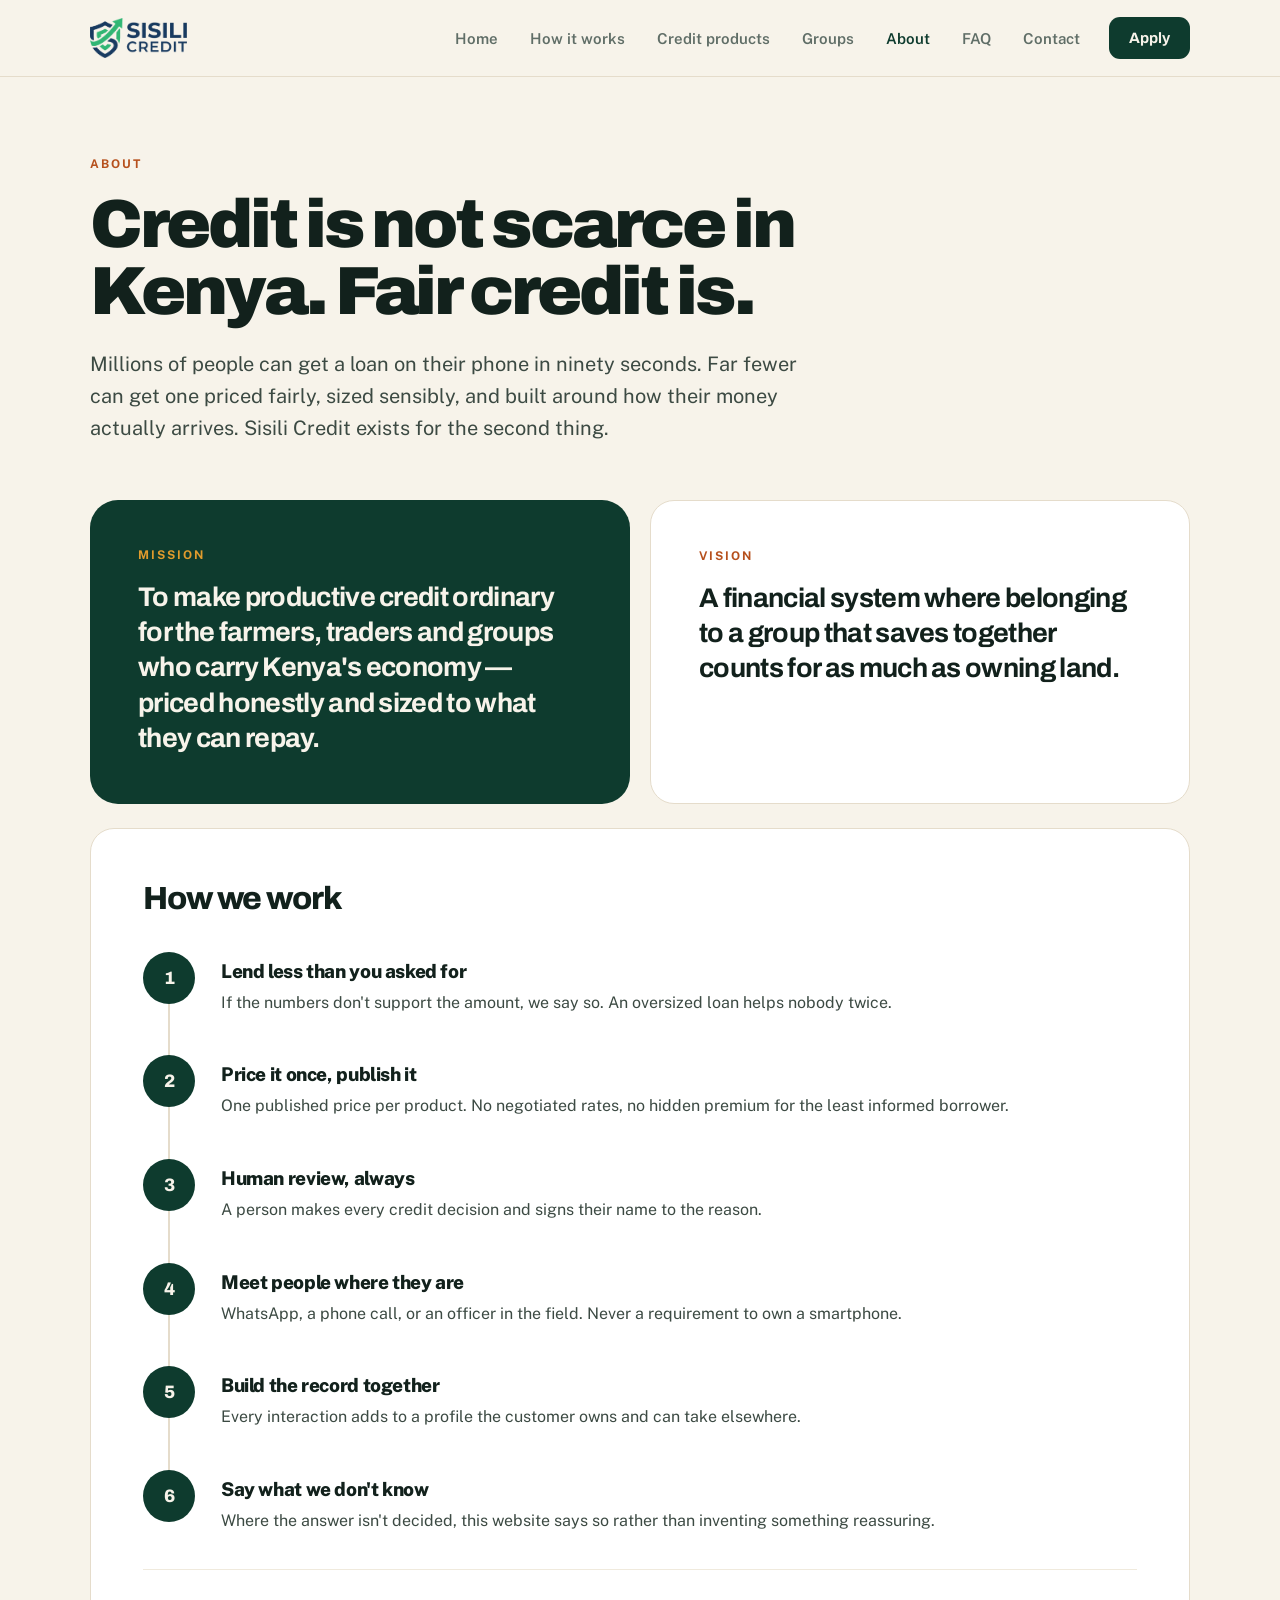
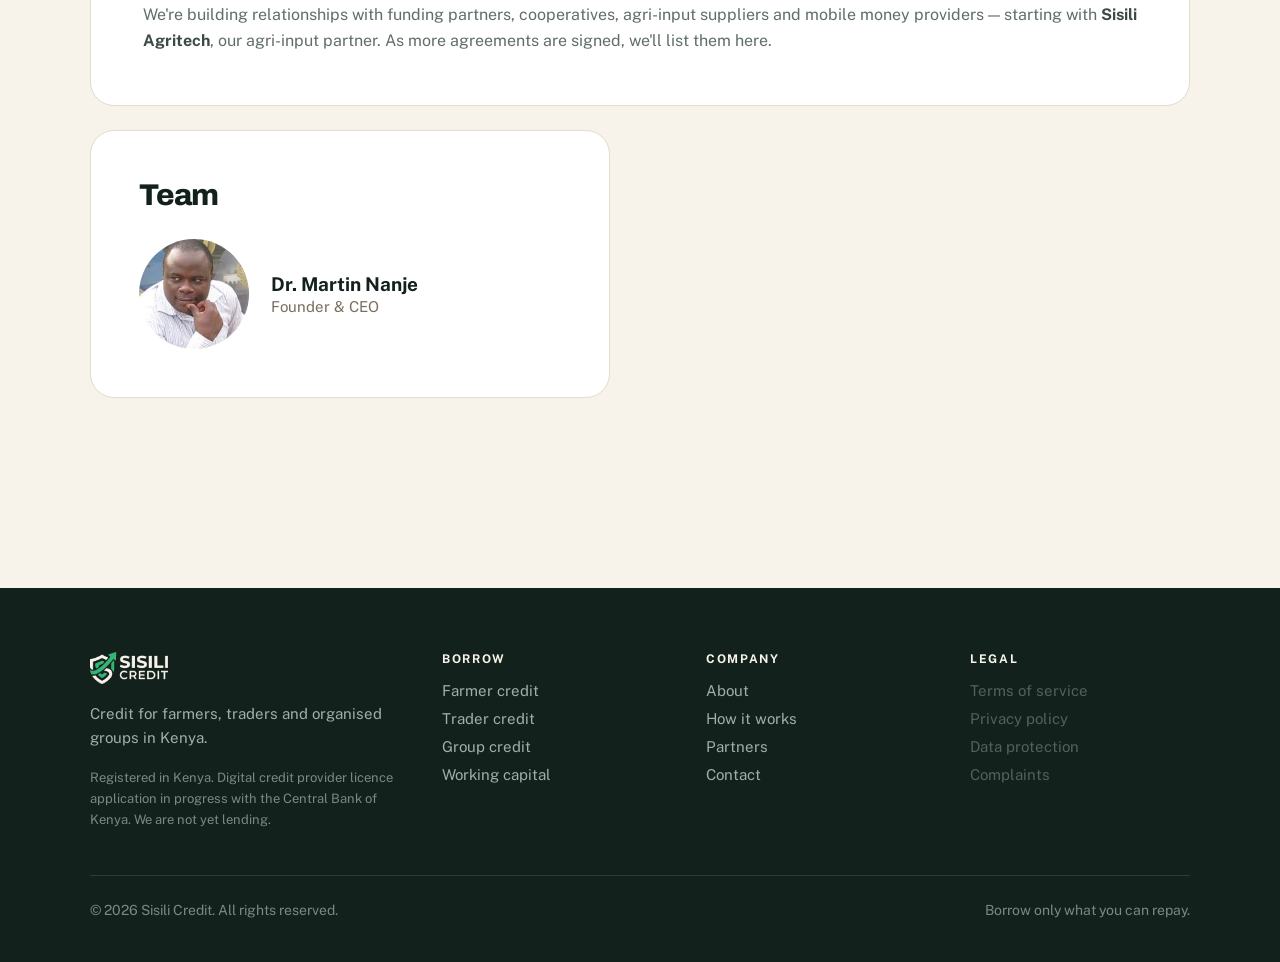
==== commit 6433ecc2: "Add Open Graph and Twitter meta tags for improved social sharing; update contact form action and sty" ====
--- a/about.html
+++ b/about.html
@@ -5,6 +5,16 @@
 <meta name="viewport" content="width=device-width, initial-scale=1">
 <title>About — Sisili Credit</title>
 <meta name="description" content="Credit is not scarce in Kenya. Fair credit is. Sisili Credit exists to make productive credit ordinary for farmers, traders and groups.">
+<meta property="og:type" content="website">
+<meta property="og:site_name" content="Sisili Credit">
+<meta property="og:url" content="https://sisilicredit.co.ke/about.html">
+<meta property="og:title" content="About — Sisili Credit">
+<meta property="og:description" content="Credit is not scarce in Kenya. Fair credit is. Sisili Credit exists to make productive credit ordinary for farmers, traders and groups.">
+<meta property="og:image" content="https://sisilicredit.co.ke/assets/img/Hero.jpg">
+<meta name="twitter:card" content="summary_large_image">
+<meta name="twitter:title" content="About — Sisili Credit">
+<meta name="twitter:description" content="Credit is not scarce in Kenya. Fair credit is. Sisili Credit exists to make productive credit ordinary for farmers, traders and groups.">
+<meta name="twitter:image" content="https://sisilicredit.co.ke/assets/img/Hero.jpg">
 <link rel="icon" type="image/png" href="assets/img/favicon.png">
 <link rel="preconnect" href="https://fonts.googleapis.com">
 <link rel="preconnect" href="https://fonts.gstatic.com" crossorigin>
@@ -160,10 +170,10 @@
       <details class="footer-group">
         <summary class="footer-col-title">Legal</summary>
         <div class="footer-links">
-          <span>Terms of service</span>
-          <span>Privacy policy</span>
-          <span>Data protection</span>
-          <span>Complaints</span>
+          <span class="is-disabled" aria-disabled="true" title="Coming soon">Terms of service</span>
+          <span class="is-disabled" aria-disabled="true" title="Coming soon">Privacy policy</span>
+          <span class="is-disabled" aria-disabled="true" title="Coming soon">Data protection</span>
+          <span class="is-disabled" aria-disabled="true" title="Coming soon">Complaints</span>
         </div>
       </details>
     </div>
--- a/assets/css/style.css
+++ b/assets/css/style.css
@@ -404,6 +404,12 @@
 .footer-links a { color: #9FB0A8; }
 .footer-links a:hover { color: var(--ochre); }
 .footer-links span { color: #9FB0A8; }
+/* Legal documents that don't exist yet (Terms, Privacy, etc.) — visibly
+   inert rather than styled like the real links beside them. */
+.footer-links span.is-disabled {
+  color: rgba(159, 176, 168, 0.45);
+  cursor: not-allowed;
+}
 .footer-bottom {
   padding-top: 26px;
   display: flex;
